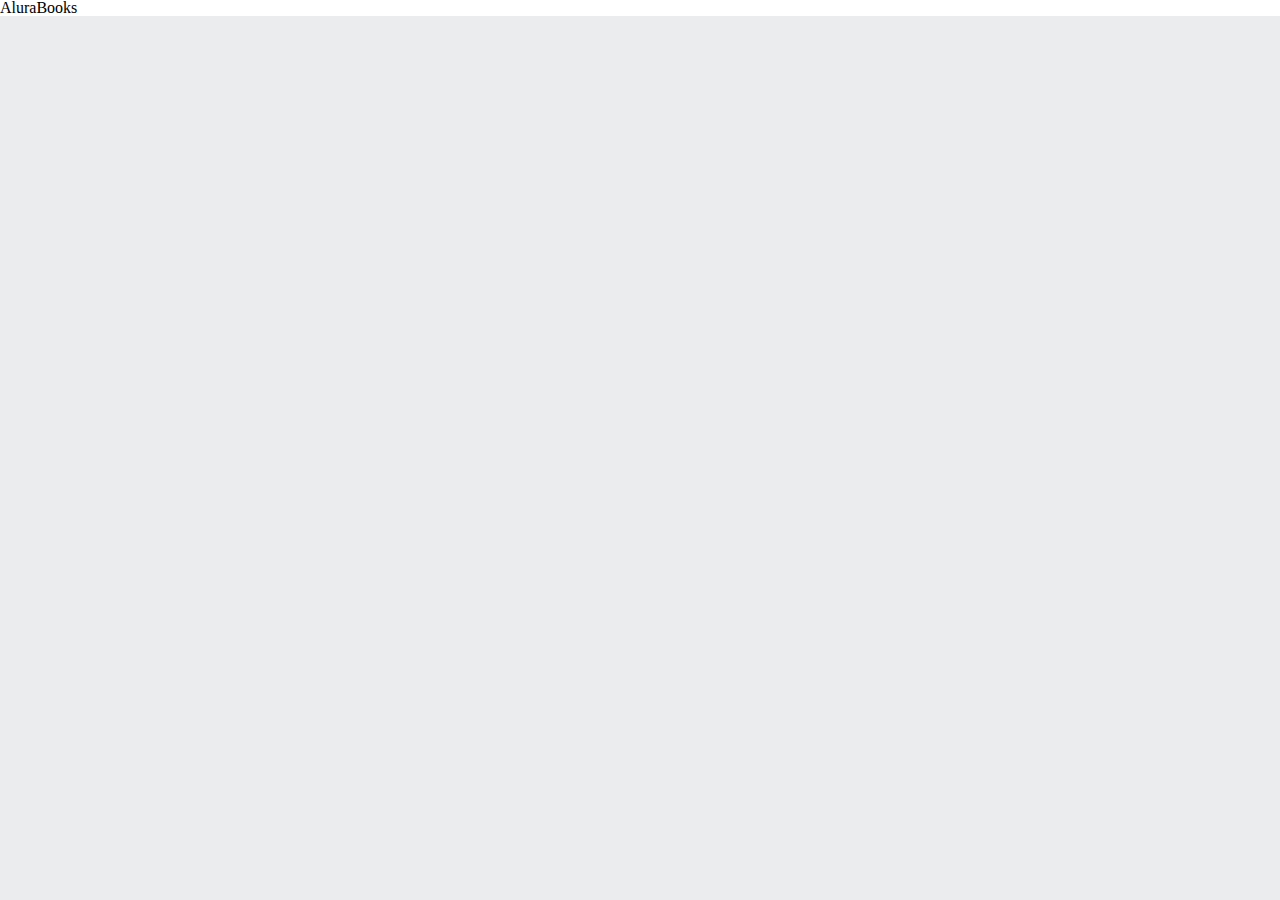
==== index.html @ e493a677 "Envio de arquivos após a primeira aula" ====
<!DOCTYPE html>
<html>
    <head>
        <meta charset="UTF-8">
        <meta name="viewport" content="width=device-width, initial-scale=1.0">
        <title>AluraBooks</title>
        <link rel="stylesheet" href="reset.css">
        <link rel="stylesheet" href="styles.css">
    </head>

    <body>
        <h1>AluraBooks</h1>
    </body>

</html>
---- styles.css ----
:root{
    --cor-de-fundo: #EBECEE;
}

body{
    background-color: var(--cor-de-fundo);
}

h1{
    background-color: white;
}
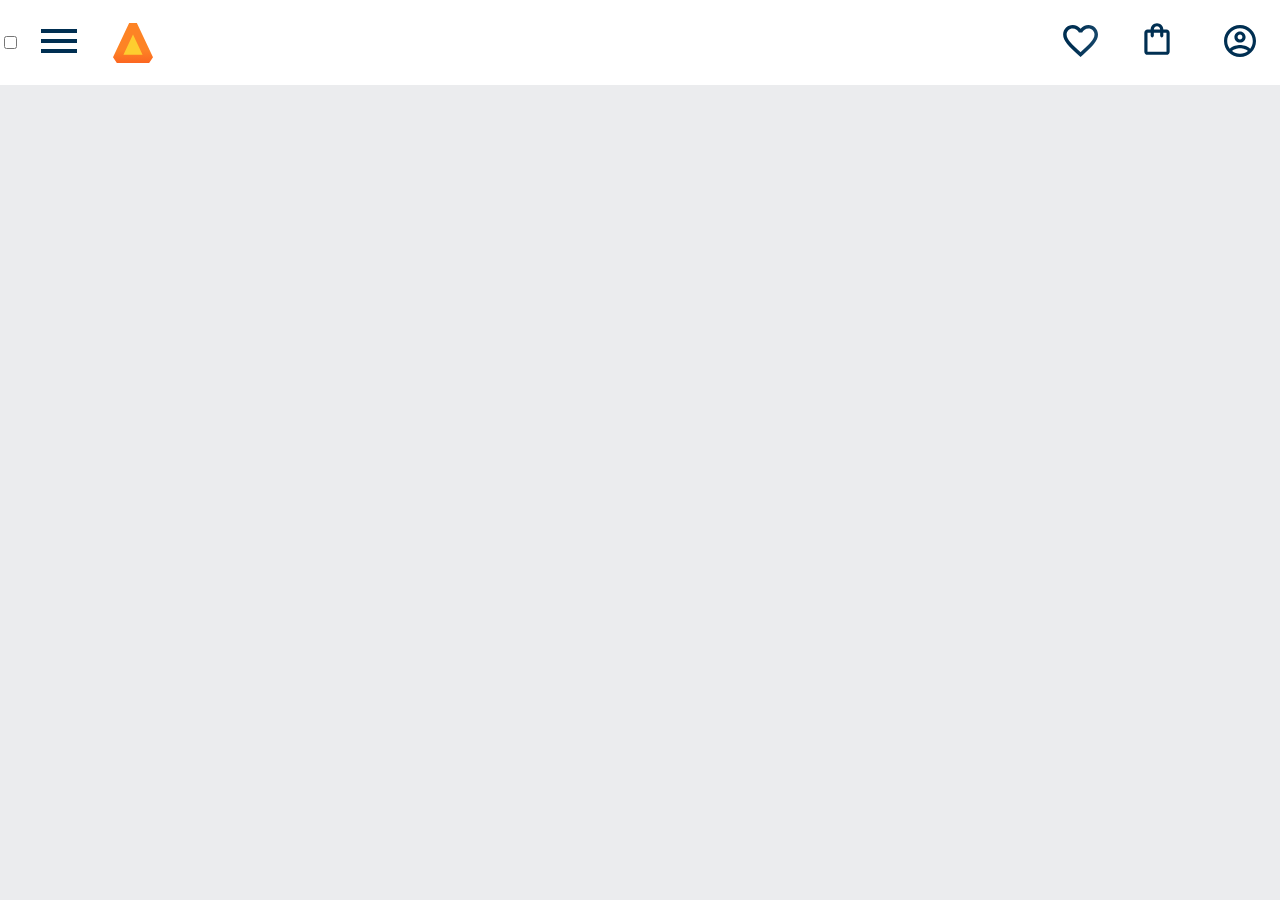
==== commit 70948fdf: "Add files via upload" ====
--- a/index.html
+++ b/index.html
@@ -1,15 +1,47 @@
 <!DOCTYPE html>
 <html>
-    <head>
-        <meta charset="UTF-8">
-        <meta name="viewport" content="width=device-width, initial-scale=1.0">
-        <title>AluraBooks</title>
-        <link rel="stylesheet" href="reset.css">
-        <link rel="stylesheet" href="styles.css">
-    </head>
 
-    <body>
-        <h1>AluraBooks</h1>
-    </body>
+<head>
+    <meta charset="UTF-8">
+    <meta name="viewport" content="width=device-width, initial-scale=1.0">
+    <title>AluraBooks</title>
+    <link rel="stylesheet" href="reset.css">
+    <link rel="stylesheet" href="styles.css">
+</head>
+
+<body>
+    <header class="cabeçalho">
+        <div class="container">
+            <input type="checkbox" id="menu" class="container__botao">
+            <label for="menu">
+                <span class="cabeçalho__menu-hamburguer container__imagem"></span>
+            </label>
+            <ul class="lista-menu">
+                <li class="lista-menu__titulo">Categorias</li>
+                <li class="lista-menu__item">
+                    <a href="#" class="lista-menu__link">PROGRAMAÇÃO</a>
+                </li>
+                <li class="lista-menu__item">
+                    <a href="#" class="lista-menu__link">FRONT-END</a>
+                </li>
+                <li class="lista-menu__item">
+                    <a href="#" class="lista-menu__link">INFRAESTRUTURA</a>
+                </li>
+                <li class="lista-menu__item">
+                    <a href="#" class="lista-menu__link">BUSINESS</a>
+                </li>
+                <li class="lista-menu__item">
+                    <a href="#" class="lista-menu__link">DESIGN & UX</a>
+                </li>
+            </ul>
+            <img src="Img/Logo.svg" alt="Logo da AluraBooks" class="container__imagem">
+        </div>
+        <div class="container">
+            <a href="#"><img src="Img/Favoritos-1.svg" alt="Meus favoritos" class="container__imagem"></a>
+            <a href="#"><img src="Img/Compras.svg" alt="Carrinhno de compras" class="container__imagem"></a>
+            <a href="#"><img src="Img/Usuário.svg" alt="Meu perfil" class="container__imagem"></a>
+        </div>
+    </header>
+</body>
 
 </html>--- a/styles.css
+++ b/styles.css
@@ -1,11 +1,13 @@
+@import url("styles/header.css");
+
 :root{
     --cor-de-fundo: #EBECEE;
+    --branco: #FFFFFF;
+    --laranja: #EB9B00;
+    --azul-degrade: linear-gradient(97.54deg, #002f52 35.49%, #326589 165.37%);
 }
 
 body{
     background-color: var(--cor-de-fundo);
 }
 
-h1{
-    background-color: white;
-}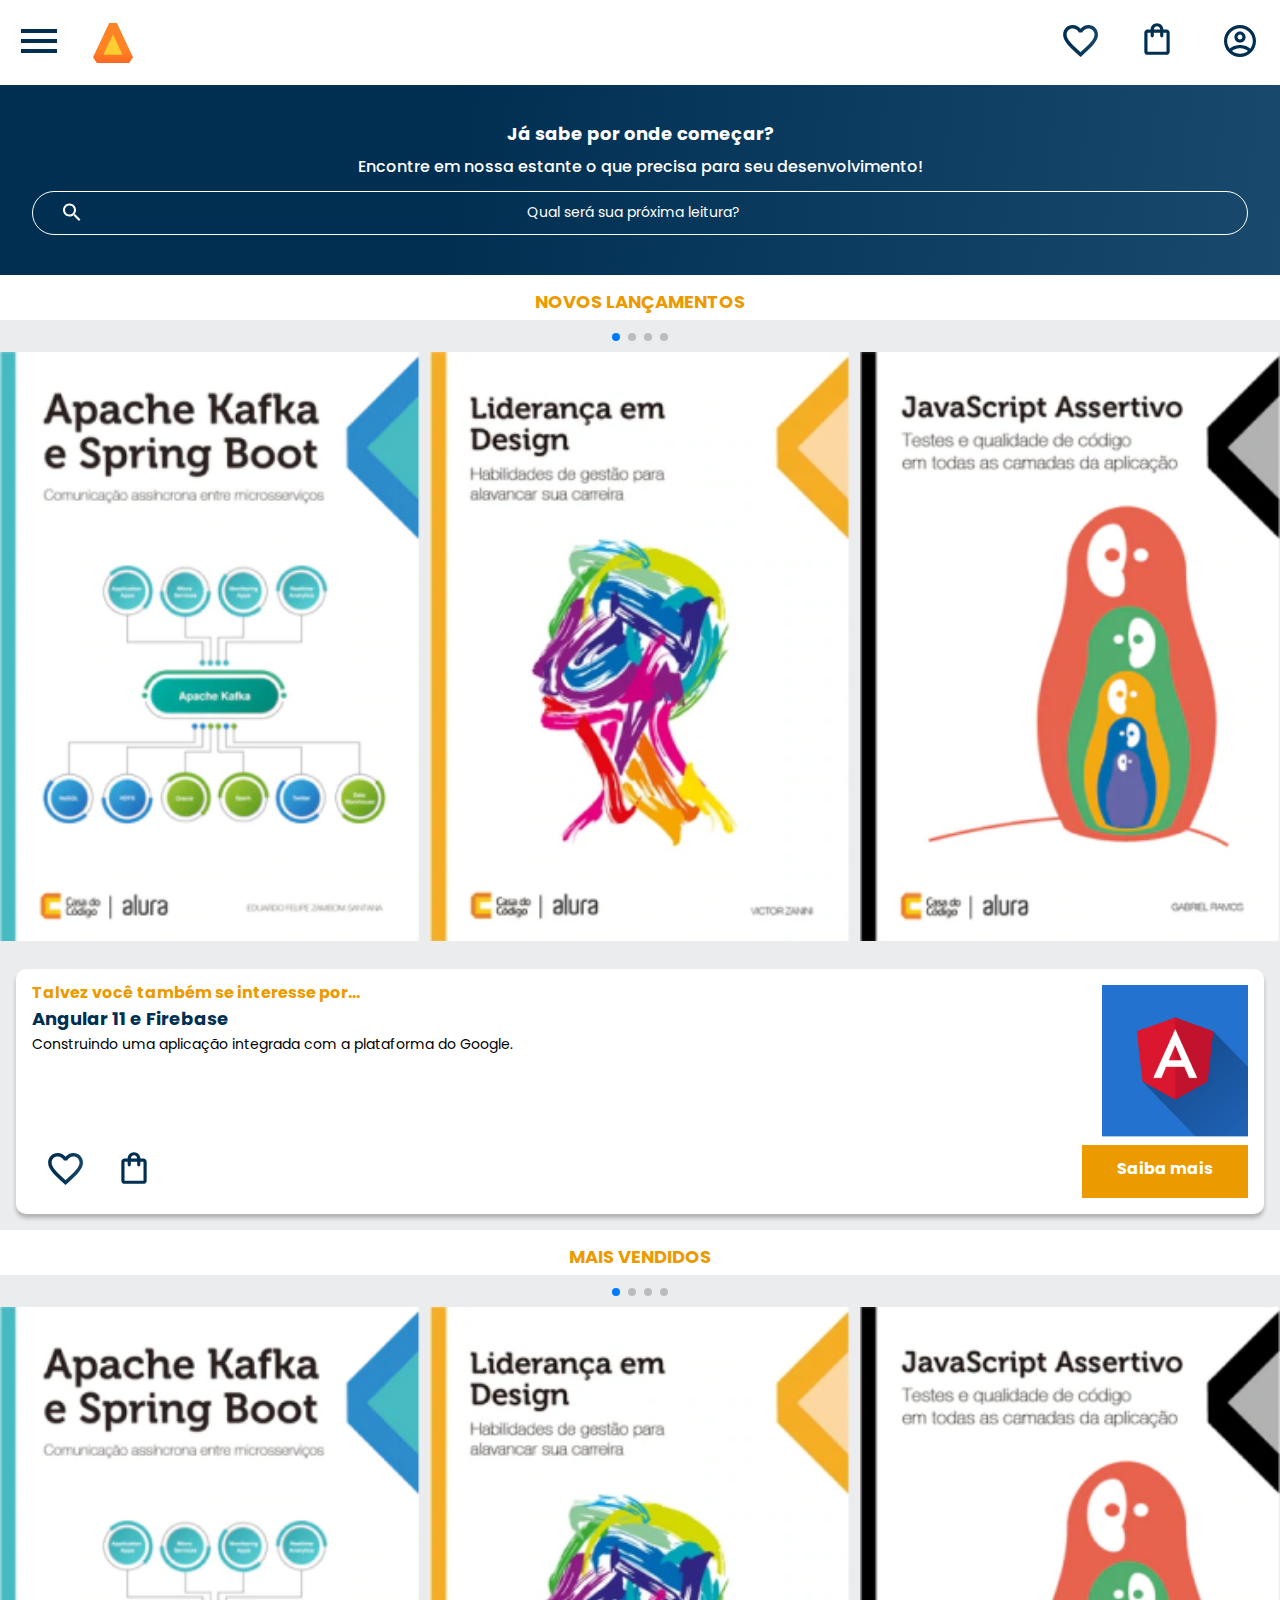
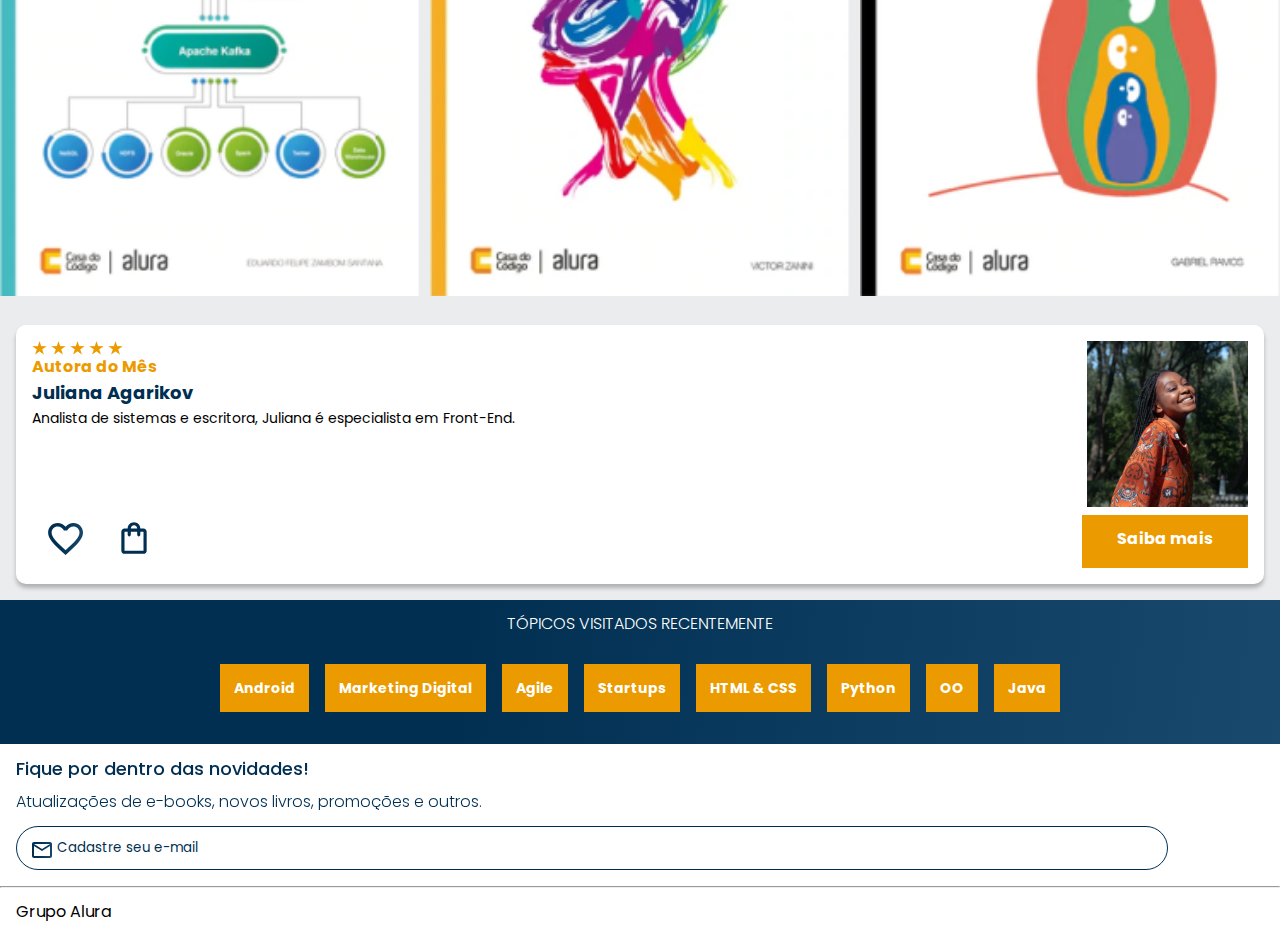
==== commit beeb6221: "Add files via upload" ====
--- a/index.html
+++ b/index.html
@@ -6,6 +6,15 @@
     <meta name="viewport" content="width=device-width, initial-scale=1.0">
     <title>AluraBooks</title>
     <link rel="stylesheet" href="reset.css">
+    <meta charset="UTF-8" />
+    <meta name="viewport" content="width=device-width, initial-scale=1.0" />
+    <title>AluraBooks</title>
+    <link rel="stylesheet" href="reset.css" />
+    <link rel="stylesheet" href="styles.css" />
+    <link rel="preconnect" href="https://fonts.googleapis.com" />
+    <link rel="preconnect" href="https://fonts.gstatic.com" crossorigin />
+    <link href="https://fonts.googleapis.com/css?family=Poppins:wght@300;400;500;700&display=swap" rel="stylesheet" />
+    <link rel="stylesheet" href="https://cdn.jsdelivr.net/npm/swiper@11/swiper-bundle.min.css" />
     <link rel="stylesheet" href="styles.css">
 </head>
 
@@ -42,6 +51,173 @@
             <a href="#"><img src="Img/Usuário.svg" alt="Meu perfil" class="container__imagem"></a>
         </div>
     </header>
+
+    <section class="banner">
+        <h2 class="banner__titulo">Já sabe por onde começar?</h2>
+        <p class="banner__texto">Encontre em nossa estante o que precisa para seu desenvolvimento!</p>
+        <input type="search" class="banner__pesquisa" placeholder="Qual será sua próxima leitura?">
+    </section>
+
+    <section class="carrossel">
+        <h2 class="carrossel__titulo">NOVOS LANÇAMENTOS</h2>
+        <!-- Slider main container -->
+        <div class="swiper">
+            <!-- Additional required wrapper -->
+            <!-- If we need pagination -->
+            <div class="swiper-pagination"></div>
+            <div class="swiper-wrapper">
+                <!-- Slides -->
+                <div class="swiper-slide"><img src="Img/ApacheKafka.png"
+                        alt="Livro sobre apache kafka e spring boot da AluraBooks"></div>
+                <div class="swiper-slide"><img src="Img/Liderança.png"
+                        alt="Livro sobre liderança em design da AluraBooks"></div>
+                <div class="swiper-slide"><img src="Img/Javascript.png"
+                        alt="Livro sobre Javascript assertivo da AluraBooks"></div>
+                <div class="swiper-slide"><img src="Img/Guia Front-end.png"
+                        alt="Livro sobre Guia Front-end da AluraBooks"></div>
+                <div class="swiper-slide"><img src="Img/Portugol.png" alt="Livro sobre Portugol da AluraBooks"></div>
+                <div class="swiper-slide"><img src="Img/Acessibilidade.png"
+                        alt="Livro sobre Acessibilidade na web da AluraBooks"></div>
+            </div>
+
+            <!-- If we need navigation buttons -->
+            <div class="swiper-button-prev"></div>
+            <div class="swiper-button-next"></div>
+        </div>
+
+        <div class="card">
+            <!-- 1ª linha -->
+            <div class="card__descrição">
+                <!-- 1ª coluna -->
+                <div class="descrição">
+                    <h3 class="descrição__titulo">Talvez você também se interesse por...</h3>
+                    <h2 class="descrição__titulo-livro"> Angular 11 e Firebase</h2>
+                    <p class="descrição__texto">Construindo uma aplicação integrada com a plataforma do Google.</p>
+                </div>
+                <!-- 2ª coluna-->
+                <img src="Img/Angular-1.png" class="descrição__imagem" alt="">
+            </div>
+
+            <!-- 2ªlinha -->
+            <div class="card__botoes">
+                <!-- 1ª coluna -->
+                <ul class="botoes">
+                    <li class="botoes__item"><img src="Img/Favoritos.svg" alt="Favoritar livro"></li>
+                    <li class="botoes__item"><img src="Img/Compras.svg" alt="Adicionar no carrinho de compras"></li>
+                </ul>
+                <!-- 2ª coluna -->
+                <a href="#" class="botoes_ancora"> Saiba mais</a>
+            </div>
+    </section>
+
+
+    <section class="carrossel">
+        <h2 class="carrossel__titulo">MAIS VENDIDOS</h2>
+        <!-- Slider main container -->
+        <div class="swiper">
+            <!-- Additional required wrapper -->
+            <!-- If we need pagination -->
+            <div class="swiper-pagination"></div>
+            <div class="swiper-wrapper">
+                <!-- Slides -->
+                <div class="swiper-slide"><img src="Img/ApacheKafka.png"
+                        alt="Livro sobre apache kafka e spring boot da AluraBooks"></div>
+                <div class="swiper-slide"><img src="Img/Liderança.png"
+                        alt="Livro sobre liderança em design da AluraBooks"></div>
+                <div class="swiper-slide"><img src="Img/Javascript.png"
+                        alt="Livro sobre Javascript assertivo da AluraBooks"></div>
+                <div class="swiper-slide"><img src="Img/Guia Front-end.png"
+                        alt="Livro sobre Guia Front-end da AluraBooks"></div>
+                <div class="swiper-slide"><img src="Img/Portugol.png" alt="Livro sobre Portugol da AluraBooks"></div>
+                <div class="swiper-slide"><img src="Img/Acessibilidade.png"
+                        alt="Livro sobre Acessibilidade na web da AluraBooks"></div>
+            </div>
+
+            <!-- If we need navigation buttons -->
+            <div class="swiper-button-prev"></div>
+            <div class="swiper-button-next"></div>
+        </div>
+
+        <div class="card">
+            <!-- 1ª linha -->
+            <div class="card__descrição">
+                <!-- 1ª coluna -->
+                <div class="descrição">
+                    <img src="Img/Estrelinhas.png" alt="Avaliação 5 estrelas">
+                    <h3 class="descrição__titulo">Autora do Mês</h3>
+                    <h2 class="descrição__titulo-livro"> Juliana Agarikov</h2>
+                    <p class="descrição__texto">Analista de sistemas e escritora, Juliana é especialista em Front-End.
+                    </p>
+                </div>
+                <!-- 2ª coluna-->
+                <img src="Img/Perfil-escritora 1-1.png" class="descrição__imagem" alt="Foto Juliana Agarikov">
+            </div>
+
+            <!-- 2ªlinha -->
+            <div class="card__botoes">
+                <!-- 1ª coluna -->
+                <ul class="botoes">
+                    <li class="botoes__item"><img src="Img/Favoritos.svg" alt="Favoritar livro"></li>
+                    <li class="botoes__item"><img src="Img/Compras.svg" alt="Adicionar no carrinho de compras"></li>
+                </ul>
+                <!-- 2ª coluna -->
+                <a href="#" class="botoes_ancora"> Saiba mais</a>
+            </div>
+    </section>
+
+    <section class="tópicos">
+        <h2 class="tópicos__título">TÓPICOS VISITADOS RECENTEMENTE</h2>
+        <ul class="tópicos__lista">
+            <li class="tópicos__item">
+                <a href="#" class="tópicos__link">Android</a>
+            </li>
+            <li class="tópicos__item">
+                <a href="#" class="tópicos__link">Marketing Digital</a>
+            </li>
+            <li class="tópicos__item">
+                <a href="#" class="tópicos__link">Agile</a>
+            </li>
+            <li class="tópicos__item">
+                <a href="#" class="tópicos__link">Startups</a>
+            </li>
+            <li class="tópicos__item">
+                <a href="#" class="tópicos__link">HTML & CSS</a>
+            </li>
+            <li class="tópicos__item">
+                <a href="#" class="tópicos__link">Python</a>
+            </li>
+            <li class="tópicos__item">
+                <a href="#" class="tópicos__link">OO</a>
+            </li>
+            <li class="tópicos__item">
+                <a href="#" class="tópicos__link">Java</a>
+            </li>
+        </ul>
+    </section>
+
+    <section class="contato">
+        <h2 class="contato__titulo">Fique por dentro das novidades!</h2>
+        <p class="contato__texto">Atualizações de e-books, novos livros, promoções e outros.</p>
+        <input type="email" placeholder="Cadastre seu e-mail" class="contato__email">
+
+    </section>
+
+    <hr />
+
+    <footer class="rodapé">
+        <h2 class="rodapé__titulo">Grupo Alura</h2>
+    </footer>
+
+    <script src="https://cdn.jsdelivr.net/npm/swiper@11/swiper-bundle.min.js"></script>
+    <script>const swiper = new Swiper('.swiper', {
+            spaceBetween: 10,
+            slidesPerView: 3,
+            pagination: {
+                el: ".swiper-pagination",
+                type: "bullets",
+            },
+        });
+    </script>
 </body>
 
 </html>--- a/styles.css
+++ b/styles.css
@@ -1,13 +1,25 @@
 @import url("styles/header.css");
+@import url("styles/banner.css");
+@import url("styles/carrossel.css");
+@import url("styles/topicos.css");
+@import url("styles/contato.css");
+@import url("styles/rodapé.css");
 
 :root{
     --cor-de-fundo: #EBECEE;
     --branco: #FFFFFF;
     --laranja: #EB9B00;
     --azul-degrade: linear-gradient(97.54deg, #002f52 35.49%, #326589 165.37%);
+    --fonte-principal:"Poppins";
+    --azul: #002F52;
 }
 
 body{
     background-color: var(--cor-de-fundo);
+    font-family: var(--fonte-principal);
+    font-size: 16px;
+    font-weight: 400;
 }
 
+
+
--- a/styles.css
+++ b/styles.css
@@ -1,13 +1,25 @@
 @import url("styles/header.css");
+@import url("styles/banner.css");
+@import url("styles/carrossel.css");
+@import url("styles/topicos.css");
+@import url("styles/contato.css");
+@import url("styles/rodapé.css");
 
 :root{
     --cor-de-fundo: #EBECEE;
     --branco: #FFFFFF;
     --laranja: #EB9B00;
     --azul-degrade: linear-gradient(97.54deg, #002f52 35.49%, #326589 165.37%);
+    --fonte-principal:"Poppins";
+    --azul: #002F52;
 }
 
 body{
     background-color: var(--cor-de-fundo);
+    font-family: var(--fonte-principal);
+    font-size: 16px;
+    font-weight: 400;
 }
 
+
+
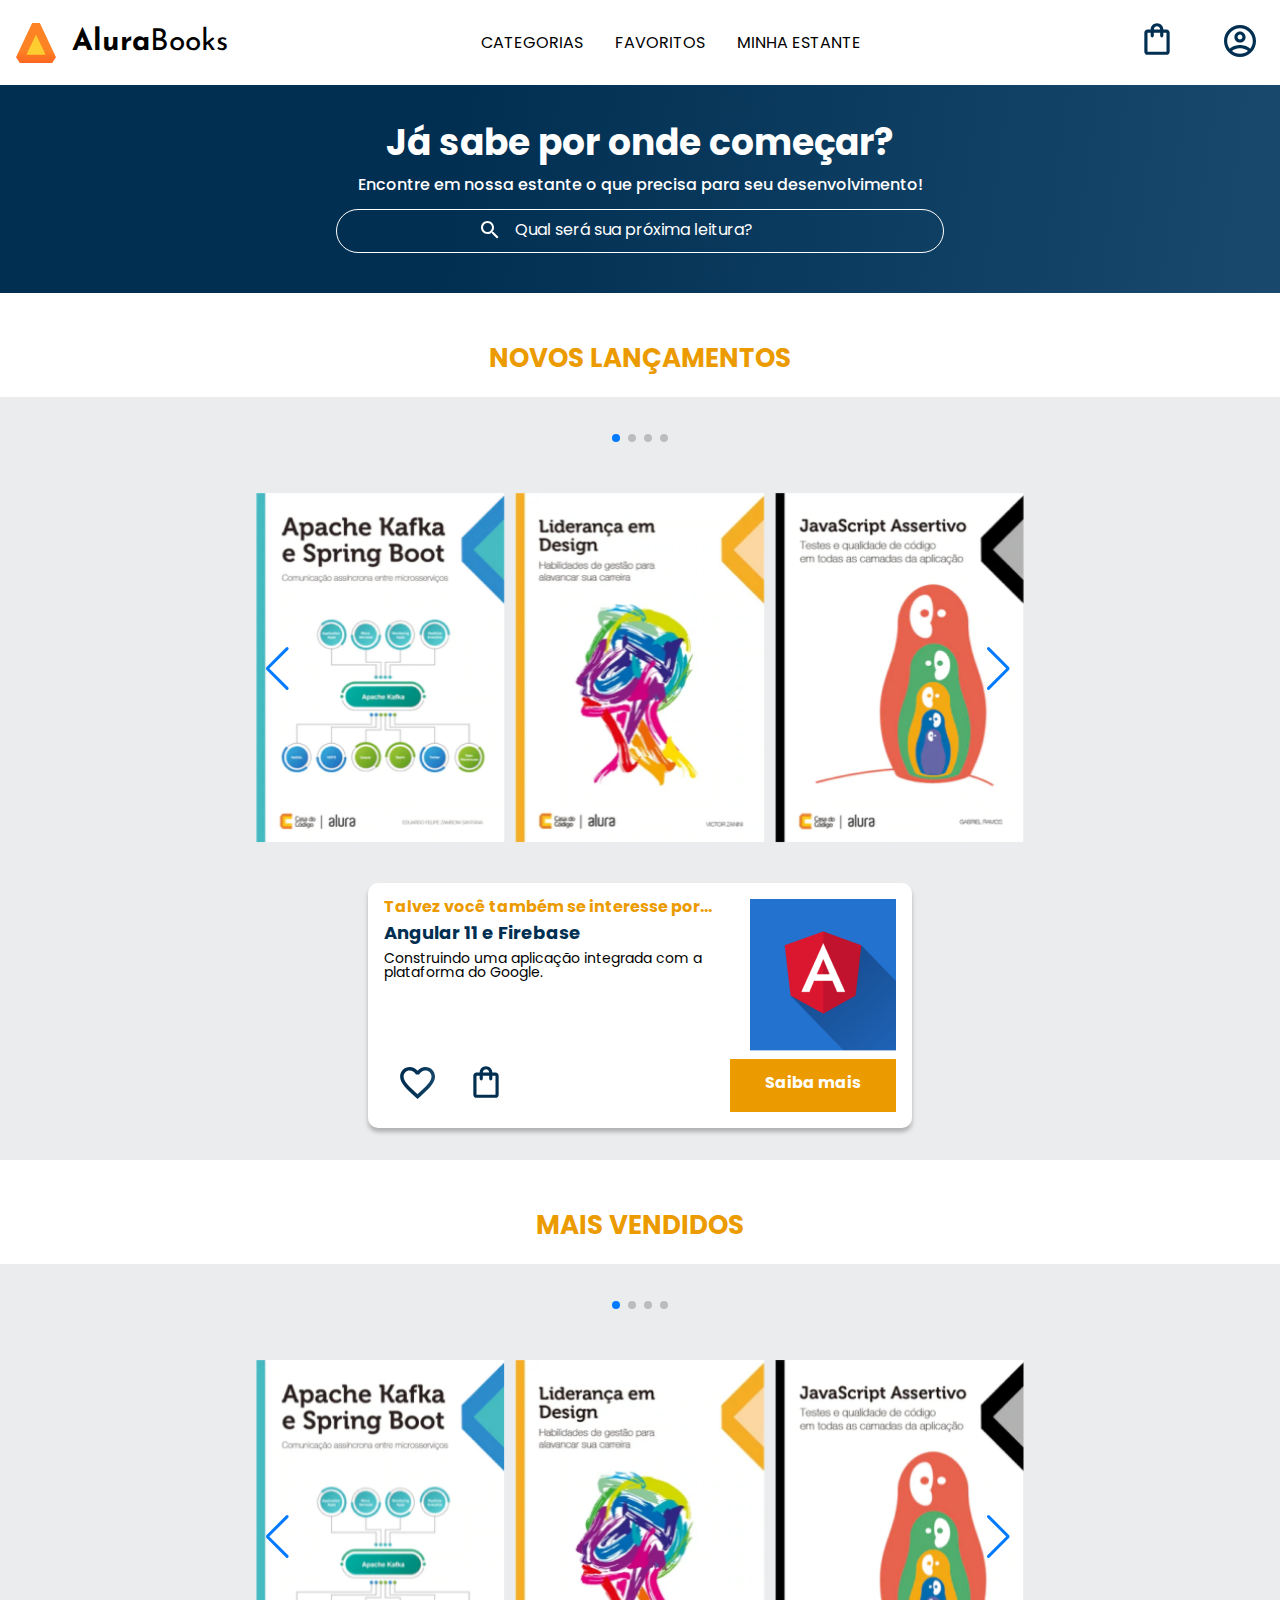
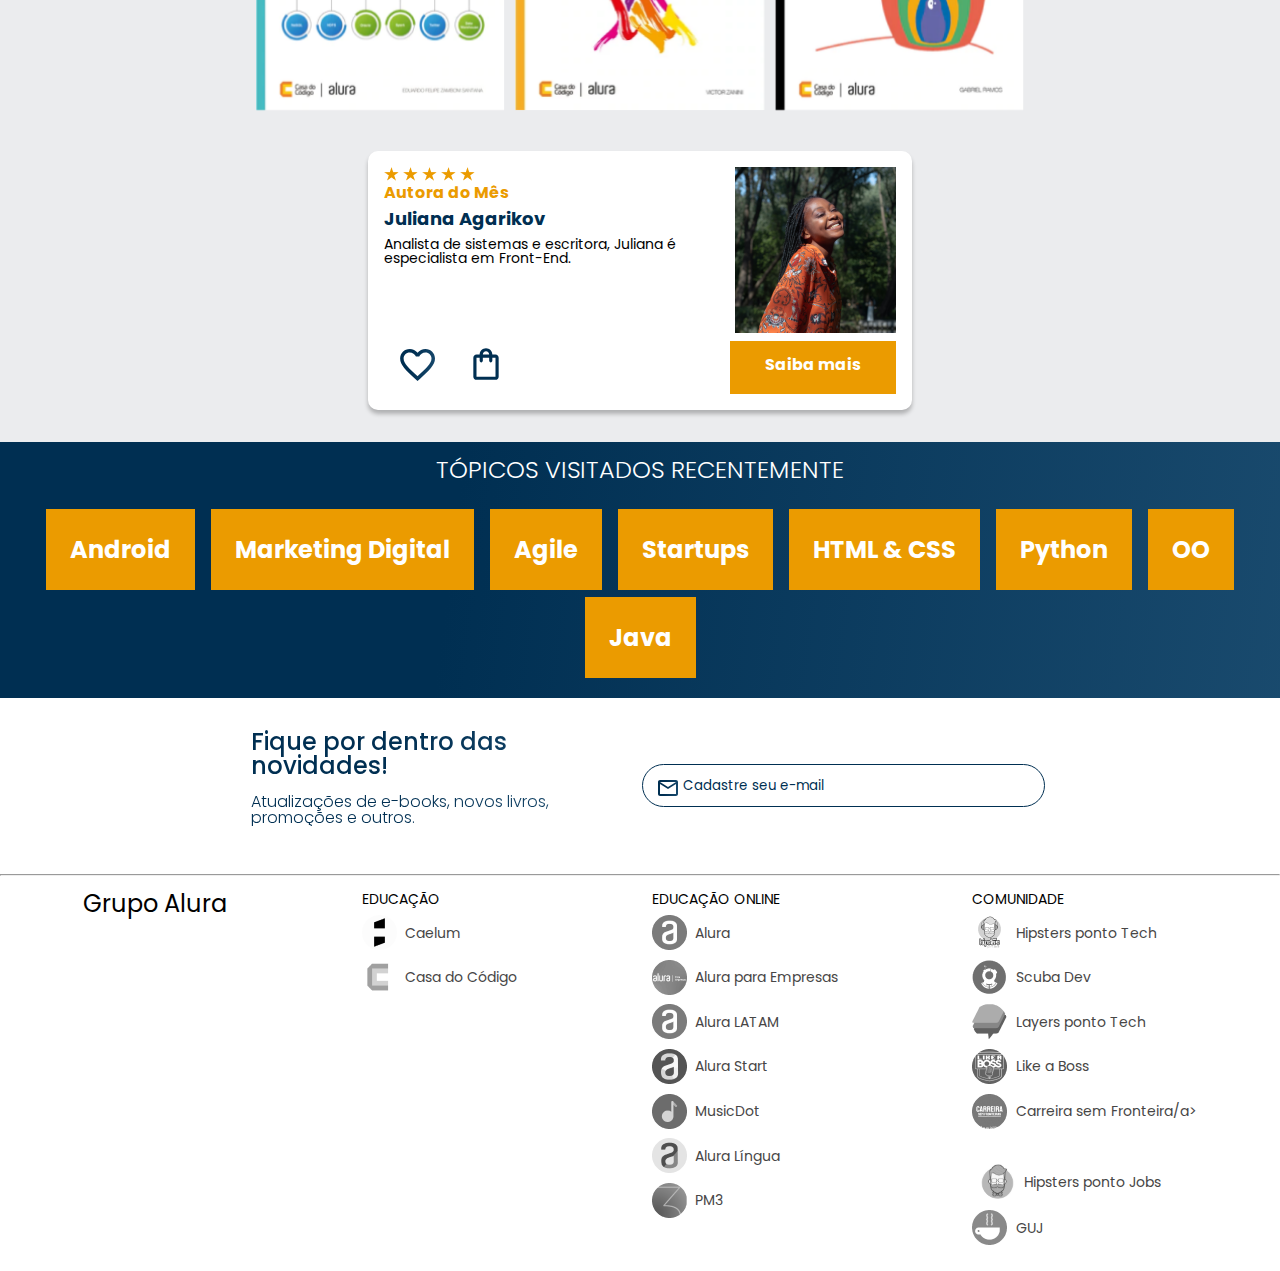
==== commit 3a105eb5: "Add files via upload" ====
--- a/index.html
+++ b/index.html
@@ -15,6 +15,7 @@
     <link rel="preconnect" href="https://fonts.gstatic.com" crossorigin />
     <link href="https://fonts.googleapis.com/css?family=Poppins:wght@300;400;500;700&display=swap" rel="stylesheet" />
     <link rel="stylesheet" href="https://cdn.jsdelivr.net/npm/swiper@11/swiper-bundle.min.css" />
+    <link href="https://fonts.googleapis.com/css?family=Josefin+Sans:wght@400;700&display=swap" rel="stylesheet" />
     <link rel="stylesheet" href="styles.css">
 </head>
 
@@ -44,11 +45,49 @@
                 </li>
             </ul>
             <img src="Img/Logo.svg" alt="Logo da AluraBooks" class="container__imagem">
-        </div>
+            <h1 class="container__título"><b class="container__titulo--negrito">Alura</b>Books</h1>
+        </div>
+
+        <ul class="opções">
+            <input type="checkbox" id="opções-menu" class="opções__botão">
+            <label for="opções-menu">
+                <li class="opções__item">CATEGORIAS</li>
+            </label>
+            <ul class="lista-menu">
+                <li class="lista-menu__item">
+                    <a href="#" class="lista-menu__link">PROGRAMAÇÃO</a>
+                </li>
+                <li class="lista-menu__item">
+                    <a href="#" class="lista-menu__link">FRONT-END</a>
+                </li>
+                <li class="lista-menu__item">
+                    <a href="#" class="lista-menu__link">INFRAESTRUTURA</a>
+                </li>
+                <li class="lista-menu__item">
+                    <a href="#" class="lista-menu__link">BUSINESS</a>
+                </li>
+                <li class="lista-menu__item">
+                    <a href="#" class="lista-menu__link">DESIGN & UX</a>
+                </li>
+            </ul>
+            <li class="opções__item">
+                <a href="#" class="opções__link">FAVORITOS</a>
+            </li>
+            <li class="opções__item">
+                <a href="#" class="opções__link">MINHA ESTANTE</a>
+            </li>
+        </ul>
         <div class="container">
-            <a href="#"><img src="Img/Favoritos-1.svg" alt="Meus favoritos" class="container__imagem"></a>
-            <a href="#"><img src="Img/Compras.svg" alt="Carrinhno de compras" class="container__imagem"></a>
-            <a href="#"><img src="Img/Usuário.svg" alt="Meu perfil" class="container__imagem"></a>
+            <a href="#"><img src="Img/Favoritos-1.svg" alt="Meus favoritos"
+                    class="container__imagem container__imagem-transparente"></a>
+            <a href="#" class="container__link">
+                <img src="Img/Compras.svg" alt="Carrinhno de compras" class="container__imagem">
+                <p class="container__texto">Minha sacola</p>
+            </a>
+            <a href="#" class="container__link">
+                <img src="Img/Usuário.svg" alt="Meu perfil" class="container__imagem">
+                <p class="container__texto">Meu perfil</p>
+            </a>
         </div>
     </header>
 
@@ -196,8 +235,10 @@
     </section>
 
     <section class="contato">
-        <h2 class="contato__titulo">Fique por dentro das novidades!</h2>
-        <p class="contato__texto">Atualizações de e-books, novos livros, promoções e outros.</p>
+        <div class="contato__descrição">
+            <h2 class="contato__titulo">Fique por dentro das novidades!</h2>
+            <p class="contato__texto">Atualizações de e-books, novos livros, promoções e outros.</p>
+        </div>
         <input type="email" placeholder="Cadastre seu e-mail" class="contato__email">
 
     </section>
@@ -206,6 +247,82 @@
 
     <footer class="rodapé">
         <h2 class="rodapé__titulo">Grupo Alura</h2>
+        <ul class="lista-rodapé">
+            <li class="lista-rodapé__título">EDUCAÇÃO</li>
+            <li class="lista-rodapé__item">
+                <img src="Img/Caelum.png" alt="Logo Caelum">
+                <a href="#" class="lista-rodapé__link">Caelum</a>
+            </li>
+            <li class="lista-rodapé__item">
+                <img src="Img/CasaDoCodigo.png" alt="Logo Casa do Código">
+                <a href="#" class="lista-rodapé__link">Casa do Código</a>
+            </li>
+        </ul>
+
+        <ul class="lista-rodapé">
+            <li class="lista-rodapé__título">EDUCAÇÃO ONLINE</li>
+            <li class="lista-rodapé__item">
+                <img src="Img/Alura.png" alt="Logo Alura">
+                <a href="#" class="lista-rodapé__link">Alura</a>
+            </li>
+            <li class="lista-rodapé__item">
+                <img src="Img/AluraEmpresas.png" alt="Logo Alura para Empresas">
+                <a href="#" class="lista-rodapé__link">Alura para Empresas</a>
+            </li>
+            <li class="lista-rodapé__item">
+                <img src="Img/AluraLatam.png" alt="Logo Alura LATAM">
+                <a href="#" class="lista-rodapé__link">Alura LATAM</a>
+            </li>
+            <li class="lista-rodapé__item">
+                <img src="Img/AluraStart.png" alt="Logo Alura Start">
+                <a href="#" class="lista-rodapé__link">Alura Start</a>
+            </li>
+            <li class="lista-rodapé__item">
+                <img src="Img/MusicDot.png" alt="Logo MusicDot">
+                <a href="#" class="lista-rodapé__link">MusicDot</a>
+            </li>
+            <li class="lista-rodapé__item">
+                <img src="Img/AluraLingua.png" alt="Logo Alura Língua">
+                <a href="#" class="lista-rodapé__link">Alura Língua</a>
+            </li>
+            <li class="lista-rodapé__item">
+                <img src="Img/PM3.png" alt="Logo PM3">
+                <a href="#" class="lista-rodapé__link">PM3</a>
+            </li>
+        </ul>
+
+        <ul class="lista-rodapé">
+            <li class="lista-rodapé__título">COMUNIDADE</li>
+            <li class="lista-rodapé__item">
+                <img src="Img/HipstersTech.png" alt="Logo Hipsters ponto Tech">
+                <a href="#" class="lista-rodapé__link">Hipsters ponto Tech</a>
+            </li>
+            <li class="lista-rodapé__item">
+                <img src="Img/Scuba.png" alt="Logo Scuba Dev">
+                <a href="#" class="lista-rodapé__link">Scuba Dev</a>
+            </li>
+            <li class="lista-rodapé__item">
+                <img src="Img/Layers.png" alt="Logo Layers ponto Tech">
+                <a href="#" class="lista-rodapé__link">Layers ponto Tech</a>
+            </li>
+            <li class="lista-rodapé__item">
+                <img src="Img/LikeABoss.png" alt="Logo Like a Boss">
+                <a href="#" class="lista-rodapé__link">Like a Boss</a>
+            </li>
+            <li class="lista-rodapé__item">
+                <img src="Img/CarreiraSemFronteira.png" alt="Logo Carreira sem Fronteira">
+                <a href="#" class="lista-rodapé__link">Carreira sem Fronteira/a>
+            </li>
+            <li class="lista-rodapé__item">
+                <img src="Img/HipsterJobs1.svg" alt="Hipsters ponto Jobs">
+                <a href="#" class="lista-rodapé__link">Hipsters ponto Jobs</a>
+            </li>
+            <li class="lista-rodapé__item">
+                <img src="Img/GUJ.png" alt="Logo GUJ">
+                <a href="#" class="lista-rodapé__link">GUJ</a>
+            </li>
+        </ul>
+
     </footer>
 
     <script src="https://cdn.jsdelivr.net/npm/swiper@11/swiper-bundle.min.js"></script>
--- a/styles.css
+++ b/styles.css
@@ -12,6 +12,10 @@
     --azul-degrade: linear-gradient(97.54deg, #002f52 35.49%, #326589 165.37%);
     --fonte-principal:"Poppins";
     --azul: #002F52;
+    --fonte-secundária: "Josefin Sans";
+    --preto: #000000;
+    --cinza: #474646; 
+    --cinza-claro: #858585;
 }
 
 body{
--- a/styles.css
+++ b/styles.css
@@ -12,6 +12,10 @@
     --azul-degrade: linear-gradient(97.54deg, #002f52 35.49%, #326589 165.37%);
     --fonte-principal:"Poppins";
     --azul: #002F52;
+    --fonte-secundária: "Josefin Sans";
+    --preto: #000000;
+    --cinza: #474646; 
+    --cinza-claro: #858585;
 }
 
 body{
